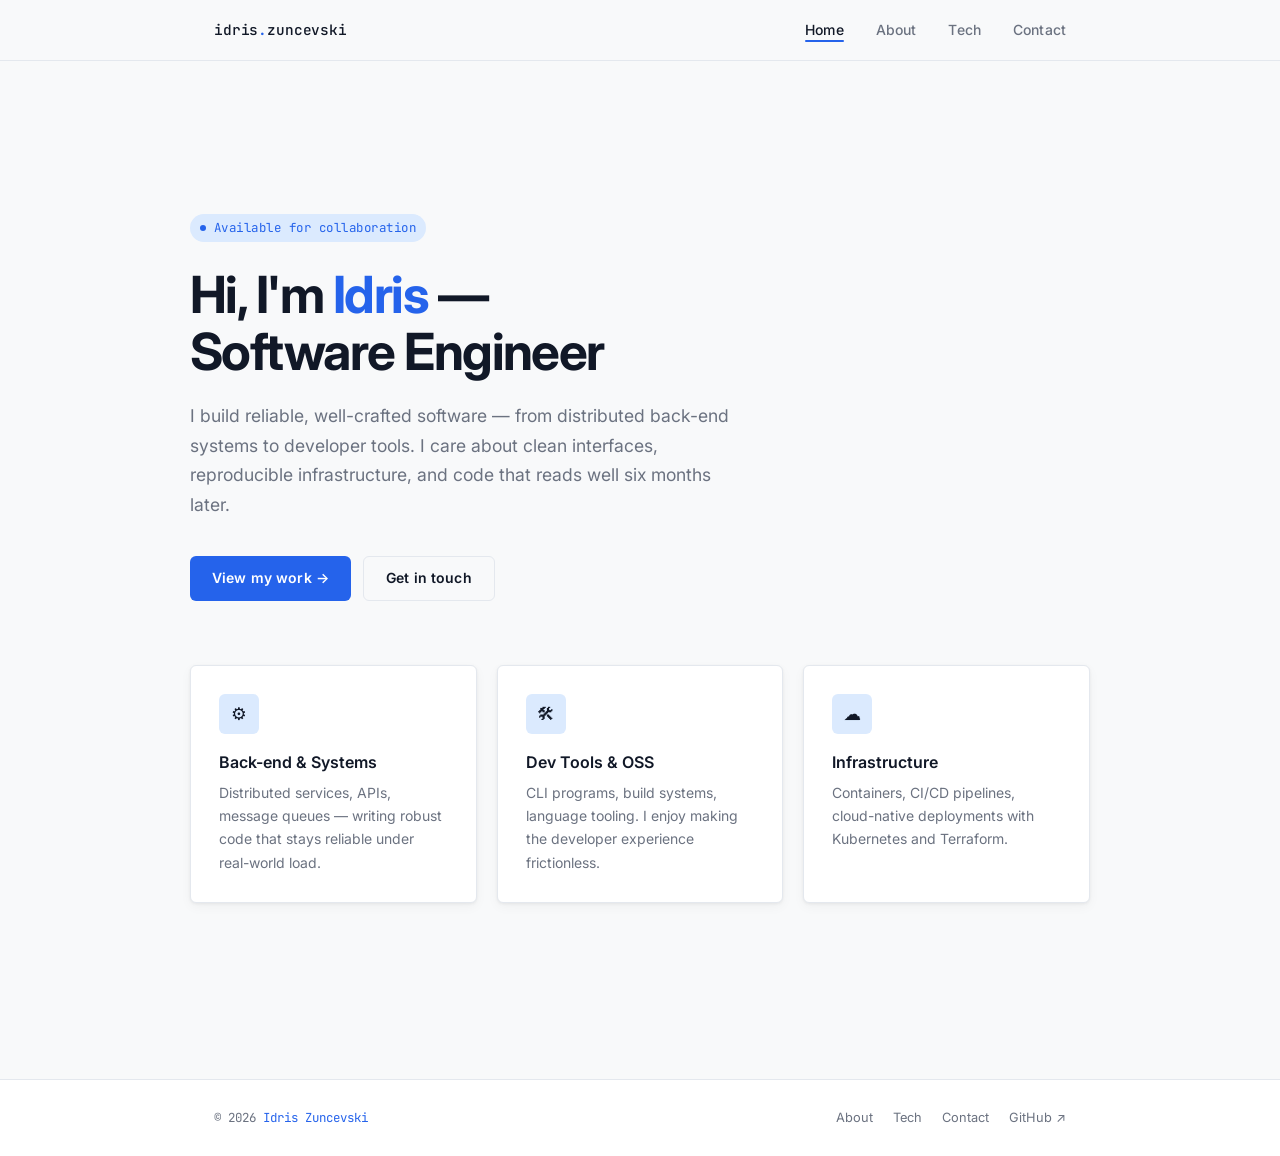
==== index.html @ fc9689c5 "Add personal website: home, about, tech, contact pages with shared CSS and JS Agent-Logs-Url: https:" ====
<!DOCTYPE html>
<html lang="en">
<head>
  <meta charset="UTF-8" />
  <meta name="viewport" content="width=device-width, initial-scale=1.0" />
  <title>Idris Zuncevski — Software Engineer</title>
  <meta name="description" content="Personal website of Idris Zuncevski — Software Engineer specialising in distributed systems and open-source tooling." />
  <link rel="stylesheet" href="styles.css" />
</head>
<body>

  <!-- ── Navigation ────────────────────────────────────────── -->
  <nav class="nav">
    <div class="container nav__inner">
      <a class="nav__logo" href="index.html">idris<span>.</span>zuncevski</a>
      <ul class="nav__links" role="list">
        <li><a href="index.html">Home</a></li>
        <li><a href="about.html">About</a></li>
        <li><a href="tech.html">Tech</a></li>
        <li><a href="contact.html">Contact</a></li>
      </ul>
      <button class="nav__toggle" id="navToggle" aria-label="Toggle navigation" aria-expanded="false">
        <span></span><span></span><span></span>
      </button>
    </div>
    <div class="nav__mobile" id="mobileNav">
      <a href="index.html">Home</a>
      <a href="about.html">About</a>
      <a href="tech.html">Tech</a>
      <a href="contact.html">Contact</a>
    </div>
  </nav>

  <main>
    <!-- ── Hero ───────────────────────────────────────────── -->
    <section class="hero container">
      <div class="hero__label">Available for collaboration</div>
      <h1 class="hero__title">
        Hi, I'm <em>Idris</em> —<br />
        Software Engineer
      </h1>
      <p class="hero__subtitle">
        I build reliable, well-crafted software — from distributed back-end systems
        to developer tools. I care about clean interfaces, reproducible infrastructure,
        and code that reads well six months later.
      </p>
      <div class="hero__actions">
        <a href="tech.html" class="btn btn--primary">View my work →</a>
        <a href="contact.html" class="btn btn--outline">Get in touch</a>
      </div>
    </section>

    <!-- ── Highlights ─────────────────────────────────────── -->
    <section class="highlights container">
      <div class="grid-3">
        <div class="card highlight-card">
          <div class="highlight-card__icon">⚙️</div>
          <h3 class="highlight-card__title">Back-end &amp; Systems</h3>
          <p class="highlight-card__body">
            Distributed services, APIs, message queues — writing robust code that
            stays reliable under real-world load.
          </p>
        </div>
        <div class="card highlight-card">
          <div class="highlight-card__icon">🛠</div>
          <h3 class="highlight-card__title">Dev Tools &amp; OSS</h3>
          <p class="highlight-card__body">
            CLI programs, build systems, language tooling. I enjoy making
            the developer experience frictionless.
          </p>
        </div>
        <div class="card highlight-card">
          <div class="highlight-card__icon">☁️</div>
          <h3 class="highlight-card__title">Infrastructure</h3>
          <p class="highlight-card__body">
            Containers, CI/CD pipelines, cloud-native deployments with
            Kubernetes and Terraform.
          </p>
        </div>
      </div>
    </section>
  </main>

  <!-- ── Footer ─────────────────────────────────────────────── -->
  <footer class="footer">
    <div class="container footer__inner">
      <p class="footer__copy">© 2026 <span>Idris Zuncevski</span></p>
      <nav class="footer__links" aria-label="Footer navigation">
        <a href="about.html">About</a>
        <a href="tech.html">Tech</a>
        <a href="contact.html">Contact</a>
        <a href="https://github.com/" target="_blank" rel="noopener">GitHub ↗</a>
      </nav>
    </div>
  </footer>

  <script src="script.js"></script>
</body>
</html>
---- styles.css ----
/* ============================================================
   styles.css — Idris Zuncevski personal website
   Light · Modern · Technical · Elegant
   ============================================================ */

/* ── Google Fonts ─────────────────────────────────────────── */
@import url('https://fonts.googleapis.com/css2?family=Inter:wght@300;400;500;600;700&family=JetBrains+Mono:wght@400;500&display=swap');

/* ── Reset & Base ─────────────────────────────────────────── */
*, *::before, *::after {
  box-sizing: border-box;
  margin: 0;
  padding: 0;
}

:root {
  --bg:         #F8F9FA;
  --surface:    #FFFFFF;
  --border:     #E4E8EE;
  --text:       #111827;
  --text-muted: #6B7280;
  --accent:     #2563EB;
  --accent-dim: #DBEAFE;
  --mono:       'JetBrains Mono', 'Fira Code', 'Courier New', monospace;
  --sans:       'Inter', system-ui, -apple-system, sans-serif;
  --radius:     6px;
  --transition: 200ms ease;
  --shadow:     0 1px 3px rgba(0,0,0,.06), 0 4px 12px rgba(0,0,0,.04);
  --shadow-lg:  0 4px 16px rgba(0,0,0,.08), 0 12px 40px rgba(0,0,0,.06);
}

html {
  font-size: 16px;
  scroll-behavior: smooth;
}

body {
  font-family: var(--sans);
  background: var(--bg);
  color: var(--text);
  line-height: 1.6;
  min-height: 100vh;
  display: flex;
  flex-direction: column;
}

a {
  color: var(--accent);
  text-decoration: none;
  transition: color var(--transition);
}

a:hover {
  color: #1D4ED8;
}

img {
  max-width: 100%;
  display: block;
}

ul, ol {
  list-style: none;
}

/* ── Layout ───────────────────────────────────────────────── */
.container {
  width: 100%;
  max-width: 900px;
  margin: 0 auto;
  padding: 0 24px;
}

main {
  flex: 1;
  padding: 72px 0 96px;
}

/* ── Navigation ───────────────────────────────────────────── */
.nav {
  position: sticky;
  top: 0;
  z-index: 100;
  background: rgba(248, 249, 250, 0.92);
  backdrop-filter: blur(12px);
  -webkit-backdrop-filter: blur(12px);
  border-bottom: 1px solid var(--border);
}

.nav__inner {
  display: flex;
  align-items: center;
  justify-content: space-between;
  height: 60px;
}

.nav__logo {
  font-family: var(--mono);
  font-size: 0.9rem;
  font-weight: 500;
  color: var(--text);
  letter-spacing: -0.01em;
}

.nav__logo span {
  color: var(--accent);
}

.nav__links {
  display: flex;
  gap: 32px;
  align-items: center;
}

.nav__links a {
  font-size: 0.875rem;
  font-weight: 500;
  color: var(--text-muted);
  letter-spacing: 0.01em;
  transition: color var(--transition);
  position: relative;
}

.nav__links a::after {
  content: '';
  position: absolute;
  bottom: -4px;
  left: 0;
  width: 0;
  height: 2px;
  background: var(--accent);
  border-radius: 2px;
  transition: width var(--transition);
}

.nav__links a:hover,
.nav__links a.active {
  color: var(--text);
}

.nav__links a:hover::after,
.nav__links a.active::after {
  width: 100%;
}

/* Hamburger */
.nav__toggle {
  display: none;
  flex-direction: column;
  gap: 5px;
  cursor: pointer;
  padding: 4px;
  background: none;
  border: none;
}

.nav__toggle span {
  display: block;
  width: 22px;
  height: 2px;
  background: var(--text);
  border-radius: 2px;
  transition: var(--transition);
}

/* Mobile nav */
.nav__mobile {
  display: none;
  flex-direction: column;
  border-top: 1px solid var(--border);
  padding: 16px 0 20px;
  background: var(--bg);
}

.nav__mobile a {
  font-size: 0.9rem;
  font-weight: 500;
  color: var(--text-muted);
  padding: 10px 24px;
  transition: color var(--transition), background var(--transition);
}

.nav__mobile a:hover,
.nav__mobile a.active {
  color: var(--text);
  background: var(--accent-dim);
}

.nav__mobile.open {
  display: flex;
}

/* ── Hero (Home) ──────────────────────────────────────────── */
.hero {
  padding: 80px 0 64px;
}

.hero__label {
  display: inline-flex;
  align-items: center;
  gap: 8px;
  font-family: var(--mono);
  font-size: 0.78rem;
  color: var(--accent);
  background: var(--accent-dim);
  padding: 4px 10px;
  border-radius: 99px;
  margin-bottom: 24px;
  letter-spacing: 0.04em;
}

.hero__label::before {
  content: '';
  width: 6px;
  height: 6px;
  border-radius: 50%;
  background: var(--accent);
}

.hero__title {
  font-size: clamp(2.2rem, 5vw, 3.2rem);
  font-weight: 700;
  line-height: 1.12;
  letter-spacing: -0.03em;
  color: var(--text);
  margin-bottom: 20px;
}

.hero__title em {
  font-style: normal;
  color: var(--accent);
}

.hero__subtitle {
  font-size: 1.1rem;
  color: var(--text-muted);
  max-width: 540px;
  margin-bottom: 36px;
  line-height: 1.7;
}

.hero__actions {
  display: flex;
  gap: 12px;
  flex-wrap: wrap;
}

/* ── Buttons ──────────────────────────────────────────────── */
.btn {
  display: inline-flex;
  align-items: center;
  gap: 8px;
  padding: 10px 22px;
  border-radius: var(--radius);
  font-family: var(--sans);
  font-size: 0.875rem;
  font-weight: 600;
  cursor: pointer;
  border: none;
  transition: all var(--transition);
  letter-spacing: 0.01em;
}

.btn--primary {
  background: var(--accent);
  color: #fff;
}

.btn--primary:hover {
  background: #1D4ED8;
  color: #fff;
  transform: translateY(-1px);
  box-shadow: 0 4px 12px rgba(37,99,235,.3);
}

.btn--outline {
  background: transparent;
  color: var(--text);
  border: 1.5px solid var(--border);
}

.btn--outline:hover {
  border-color: var(--accent);
  color: var(--accent);
  transform: translateY(-1px);
}

/* ── Section heading ──────────────────────────────────────── */
.section-label {
  font-family: var(--mono);
  font-size: 0.75rem;
  text-transform: uppercase;
  letter-spacing: 0.1em;
  color: var(--accent);
  margin-bottom: 8px;
}

.section-title {
  font-size: clamp(1.6rem, 3.5vw, 2.2rem);
  font-weight: 700;
  letter-spacing: -0.025em;
  margin-bottom: 12px;
  color: var(--text);
}

.section-intro {
  color: var(--text-muted);
  max-width: 560px;
  line-height: 1.7;
  margin-bottom: 48px;
}

/* ── Card ─────────────────────────────────────────────────── */
.card {
  background: var(--surface);
  border: 1px solid var(--border);
  border-radius: var(--radius);
  padding: 28px;
  box-shadow: var(--shadow);
  transition: box-shadow var(--transition), transform var(--transition);
}

.card:hover {
  box-shadow: var(--shadow-lg);
  transform: translateY(-2px);
}

/* ── Grid ─────────────────────────────────────────────────── */
.grid-2 {
  display: grid;
  grid-template-columns: repeat(2, 1fr);
  gap: 20px;
}

.grid-3 {
  display: grid;
  grid-template-columns: repeat(3, 1fr);
  gap: 20px;
}

/* ── Highlights (Home) ────────────────────────────────────── */
.highlights {
  padding: 0 0 80px;
}

.highlight-card__icon {
  width: 40px;
  height: 40px;
  background: var(--accent-dim);
  border-radius: var(--radius);
  display: flex;
  align-items: center;
  justify-content: center;
  margin-bottom: 16px;
  font-size: 1.1rem;
}

.highlight-card__title {
  font-size: 1rem;
  font-weight: 600;
  margin-bottom: 6px;
  color: var(--text);
}

.highlight-card__body {
  font-size: 0.875rem;
  color: var(--text-muted);
  line-height: 1.65;
}

/* ── About Page ───────────────────────────────────────────── */
.about-header {
  display: grid;
  grid-template-columns: 1fr 200px;
  gap: 48px;
  align-items: start;
  margin-bottom: 64px;
}

.about-avatar {
  width: 200px;
  height: 200px;
  border-radius: var(--radius);
  background: linear-gradient(135deg, var(--accent-dim) 0%, #BFDBFE 100%);
  display: flex;
  align-items: center;
  justify-content: center;
  font-family: var(--mono);
  font-size: 3rem;
  color: var(--accent);
  border: 1px solid var(--border);
  flex-shrink: 0;
}

.about-content h1 {
  font-size: clamp(1.8rem, 4vw, 2.6rem);
  font-weight: 700;
  letter-spacing: -0.03em;
  margin-bottom: 8px;
}

.about-content .role {
  font-family: var(--mono);
  font-size: 0.875rem;
  color: var(--accent);
  margin-bottom: 20px;
}

.about-content p {
  color: var(--text-muted);
  line-height: 1.8;
  margin-bottom: 16px;
  font-size: 0.975rem;
}

.about-section {
  margin-bottom: 56px;
}

.about-section h2 {
  font-size: 1.25rem;
  font-weight: 600;
  letter-spacing: -0.02em;
  margin-bottom: 20px;
  padding-bottom: 12px;
  border-bottom: 1px solid var(--border);
}

/* Timeline */
.timeline {
  display: flex;
  flex-direction: column;
  gap: 0;
}

.timeline-item {
  display: grid;
  grid-template-columns: 120px 1fr;
  gap: 24px;
  padding: 20px 0;
  border-bottom: 1px solid var(--border);
}

.timeline-item:last-child {
  border-bottom: none;
}

.timeline-date {
  font-family: var(--mono);
  font-size: 0.78rem;
  color: var(--text-muted);
  padding-top: 2px;
}

.timeline-content h3 {
  font-size: 0.975rem;
  font-weight: 600;
  margin-bottom: 2px;
}

.timeline-content .org {
  font-size: 0.85rem;
  color: var(--accent);
  margin-bottom: 6px;
}

.timeline-content p {
  font-size: 0.85rem;
  color: var(--text-muted);
  line-height: 1.6;
}

/* Skills */
.skills-grid {
  display: flex;
  flex-wrap: wrap;
  gap: 8px;
}

.skill-tag {
  font-family: var(--mono);
  font-size: 0.78rem;
  background: var(--surface);
  border: 1px solid var(--border);
  color: var(--text-muted);
  padding: 4px 10px;
  border-radius: 99px;
  transition: all var(--transition);
}

.skill-tag:hover {
  border-color: var(--accent);
  color: var(--accent);
  background: var(--accent-dim);
}

/* ── Tech Page ────────────────────────────────────────────── */
.tech-filters {
  display: flex;
  gap: 8px;
  flex-wrap: wrap;
  margin-bottom: 32px;
}

.filter-btn {
  font-family: var(--mono);
  font-size: 0.78rem;
  padding: 5px 14px;
  border-radius: 99px;
  border: 1px solid var(--border);
  background: var(--surface);
  color: var(--text-muted);
  cursor: pointer;
  transition: all var(--transition);
  letter-spacing: 0.02em;
}

.filter-btn:hover,
.filter-btn.active {
  border-color: var(--accent);
  color: var(--accent);
  background: var(--accent-dim);
}

.projects-grid {
  display: grid;
  grid-template-columns: repeat(2, 1fr);
  gap: 20px;
  margin-bottom: 64px;
}

.project-card {
  background: var(--surface);
  border: 1px solid var(--border);
  border-radius: var(--radius);
  padding: 24px;
  box-shadow: var(--shadow);
  transition: box-shadow var(--transition), transform var(--transition);
  display: flex;
  flex-direction: column;
}

.project-card:hover {
  box-shadow: var(--shadow-lg);
  transform: translateY(-2px);
}

.project-card__header {
  display: flex;
  align-items: flex-start;
  justify-content: space-between;
  margin-bottom: 12px;
}

.project-card__title {
  font-size: 1rem;
  font-weight: 600;
  letter-spacing: -0.01em;
}

.project-card__links {
  display: flex;
  gap: 8px;
  flex-shrink: 0;
  margin-left: 12px;
}

.project-card__links a {
  font-size: 0.75rem;
  color: var(--text-muted);
  padding: 3px 8px;
  border: 1px solid var(--border);
  border-radius: 99px;
  transition: all var(--transition);
}

.project-card__links a:hover {
  color: var(--accent);
  border-color: var(--accent);
}

.project-card__desc {
  font-size: 0.875rem;
  color: var(--text-muted);
  line-height: 1.65;
  flex: 1;
  margin-bottom: 16px;
}

.project-card__tags {
  display: flex;
  flex-wrap: wrap;
  gap: 6px;
}

.tag {
  font-family: var(--mono);
  font-size: 0.72rem;
  color: var(--accent);
  background: var(--accent-dim);
  padding: 2px 8px;
  border-radius: 4px;
  letter-spacing: 0.02em;
}

/* Stack section */
.stack-table {
  width: 100%;
  border-collapse: collapse;
  font-size: 0.875rem;
  margin-bottom: 64px;
}

.stack-table thead {
  border-bottom: 2px solid var(--border);
}

.stack-table th {
  text-align: left;
  font-family: var(--mono);
  font-size: 0.75rem;
  text-transform: uppercase;
  letter-spacing: 0.08em;
  color: var(--text-muted);
  padding: 10px 16px;
  font-weight: 500;
}

.stack-table td {
  padding: 12px 16px;
  border-bottom: 1px solid var(--border);
  color: var(--text);
  vertical-align: top;
}

.stack-table td:first-child {
  font-family: var(--mono);
  font-size: 0.825rem;
  color: var(--accent);
}

.stack-table td.muted {
  color: var(--text-muted);
  font-size: 0.825rem;
}

.stack-table tr:last-child td {
  border-bottom: none;
}

/* ── Contact Page ─────────────────────────────────────────── */
.contact-layout {
  display: grid;
  grid-template-columns: 1fr 300px;
  gap: 48px;
  align-items: start;
}

.form-group {
  margin-bottom: 20px;
}

.form-group label {
  display: block;
  font-size: 0.8rem;
  font-weight: 600;
  color: var(--text);
  margin-bottom: 6px;
  letter-spacing: 0.02em;
}

.form-group label .req {
  color: var(--accent);
  margin-left: 2px;
}

.form-control {
  width: 100%;
  padding: 10px 14px;
  font-family: var(--sans);
  font-size: 0.9rem;
  color: var(--text);
  background: var(--surface);
  border: 1.5px solid var(--border);
  border-radius: var(--radius);
  outline: none;
  transition: border-color var(--transition), box-shadow var(--transition);
  appearance: none;
}

.form-control:focus {
  border-color: var(--accent);
  box-shadow: 0 0 0 3px rgba(37,99,235,.1);
}

.form-control::placeholder {
  color: #B0B9C6;
}

textarea.form-control {
  resize: vertical;
  min-height: 140px;
  line-height: 1.6;
}

.form-row {
  display: grid;
  grid-template-columns: 1fr 1fr;
  gap: 16px;
}

.form-hint {
  font-size: 0.78rem;
  color: var(--text-muted);
  margin-top: 5px;
}

.form-submit {
  margin-top: 8px;
}

.form-success {
  display: none;
  background: #ECFDF5;
  border: 1px solid #6EE7B7;
  border-radius: var(--radius);
  padding: 16px 20px;
  font-size: 0.875rem;
  color: #065F46;
  margin-top: 20px;
  align-items: center;
  gap: 10px;
}

.form-success.show {
  display: flex;
}

/* Contact info sidebar */
.contact-info {
  display: flex;
  flex-direction: column;
  gap: 12px;
}

.contact-item {
  background: var(--surface);
  border: 1px solid var(--border);
  border-radius: var(--radius);
  padding: 16px 18px;
  display: flex;
  align-items: center;
  gap: 14px;
  font-size: 0.875rem;
  transition: all var(--transition);
}

.contact-item:hover {
  border-color: var(--accent);
  box-shadow: var(--shadow);
}

.contact-item__icon {
  width: 36px;
  height: 36px;
  background: var(--accent-dim);
  border-radius: var(--radius);
  display: flex;
  align-items: center;
  justify-content: center;
  flex-shrink: 0;
  font-size: 1rem;
}

.contact-item__label {
  font-size: 0.72rem;
  font-weight: 600;
  text-transform: uppercase;
  letter-spacing: 0.06em;
  color: var(--text-muted);
  margin-bottom: 2px;
}

.contact-item__value {
  color: var(--text);
  font-weight: 500;
  font-size: 0.875rem;
}

.contact-item a.contact-item__value {
  color: var(--accent);
}

/* PGP key block */
.pgp-block {
  background: var(--surface);
  border: 1px solid var(--border);
  border-radius: var(--radius);
  padding: 16px;
  margin-top: 12px;
}

.pgp-block pre {
  font-family: var(--mono);
  font-size: 0.72rem;
  color: var(--text-muted);
  overflow-x: auto;
  line-height: 1.5;
  white-space: pre;
}

/* ── Footer ───────────────────────────────────────────────── */
.footer {
  border-top: 1px solid var(--border);
  padding: 28px 0;
  background: var(--surface);
}

.footer__inner {
  display: flex;
  align-items: center;
  justify-content: space-between;
  gap: 16px;
  flex-wrap: wrap;
}

.footer__copy {
  font-family: var(--mono);
  font-size: 0.78rem;
  color: var(--text-muted);
}

.footer__copy span {
  color: var(--accent);
}

.footer__links {
  display: flex;
  gap: 20px;
}

.footer__links a {
  font-size: 0.8rem;
  color: var(--text-muted);
  transition: color var(--transition);
}

.footer__links a:hover {
  color: var(--text);
}

/* ── Divider ──────────────────────────────────────────────── */
.divider {
  height: 1px;
  background: var(--border);
  margin: 56px 0;
}

/* ── Responsive ───────────────────────────────────────────── */
@media (max-width: 768px) {
  main {
    padding: 48px 0 64px;
  }

  .nav__links {
    display: none;
  }

  .nav__toggle {
    display: flex;
  }

  .grid-2,
  .grid-3 {
    grid-template-columns: 1fr;
  }

  .about-header {
    grid-template-columns: 1fr;
    gap: 32px;
  }

  .about-avatar {
    width: 100px;
    height: 100px;
    font-size: 2rem;
  }

  .contact-layout {
    grid-template-columns: 1fr;
  }

  .form-row {
    grid-template-columns: 1fr;
  }

  .projects-grid {
    grid-template-columns: 1fr;
  }

  .timeline-item {
    grid-template-columns: 1fr;
    gap: 4px;
  }

  .timeline-date {
    font-size: 0.72rem;
  }

  .hero {
    padding: 48px 0 40px;
  }
}

@media (max-width: 480px) {
  .hero__title {
    font-size: 1.9rem;
  }

  .hero__actions {
    flex-direction: column;
  }

  .btn {
    width: 100%;
    justify-content: center;
  }
}
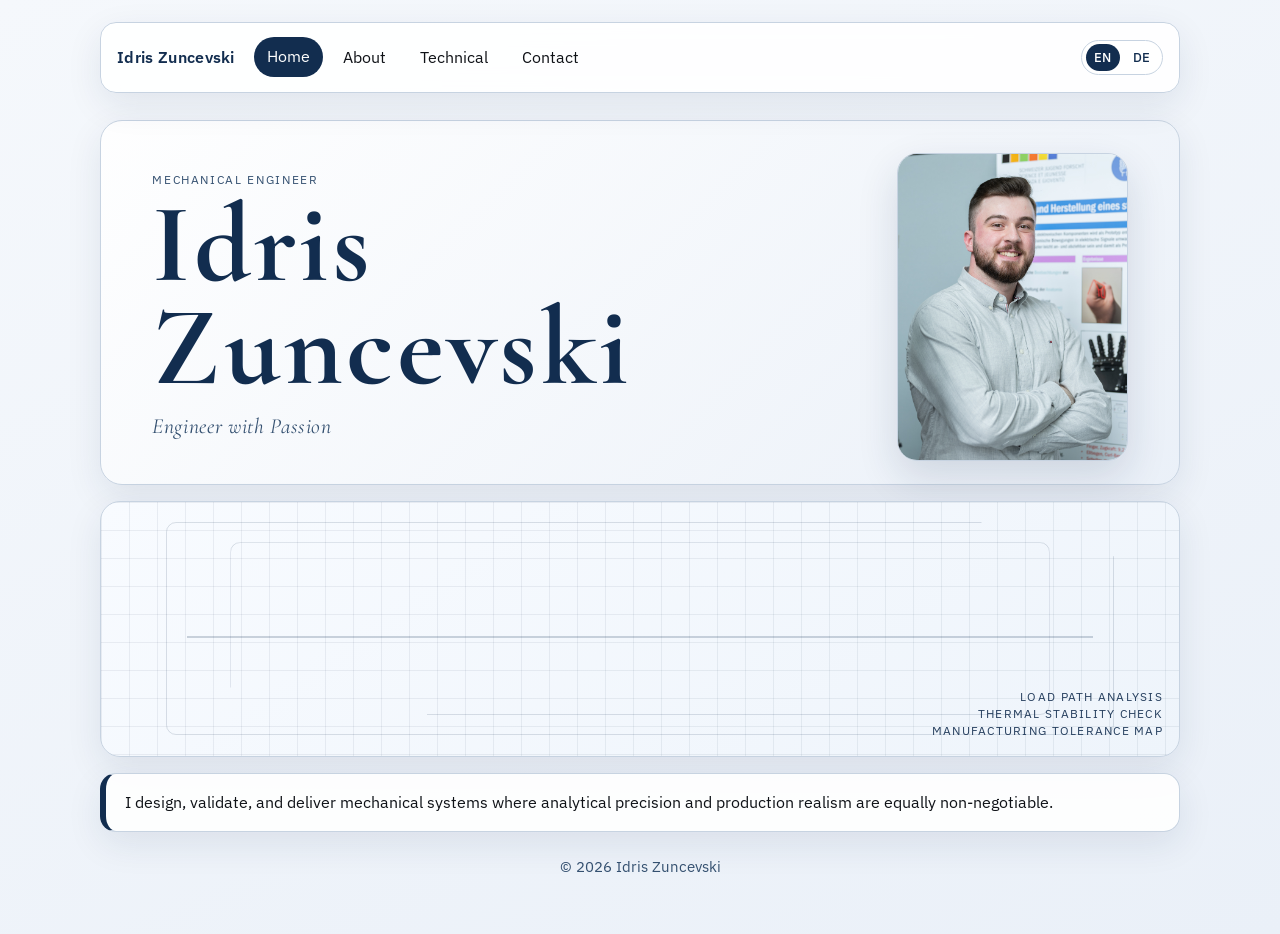
==== commit fedf967c: "first changes" ====
--- a/index.html
+++ b/index.html
@@ -3,96 +3,81 @@
 <head>
   <meta charset="UTF-8" />
   <meta name="viewport" content="width=device-width, initial-scale=1.0" />
-  <title>Idris Zuncevski — Software Engineer</title>
-  <meta name="description" content="Personal website of Idris Zuncevski — Software Engineer specialising in distributed systems and open-source tooling." />
+  <title>Idris Zuncevski | Mechanical Engineer</title>
+  <meta
+    name="description"
+    content="Landing page of Idris Zuncevski, a mechanical engineer focused on precise technical systems."
+  />
+  <link rel="preconnect" href="https://fonts.googleapis.com" />
+  <link rel="preconnect" href="https://fonts.gstatic.com" crossorigin />
+  <link
+    href="https://fonts.googleapis.com/css2?family=Cormorant+Garamond:wght@500;600;700&family=IBM+Plex+Sans:wght@300;400;500;600&display=swap"
+    rel="stylesheet"
+  />
   <link rel="stylesheet" href="styles.css" />
 </head>
-<body>
+<body class="page-home" data-lang="en">
+  <div class="page-shell">
+    <header class="site-header">
+      <a class="brand" href="index.html">Idris Zuncevski</a>
+      <button class="menu-toggle" aria-expanded="false" aria-controls="site-nav">Menu</button>
+      <nav id="site-nav" class="site-nav" aria-label="Main navigation">
+        <a href="index.html" data-nav="home">Home</a>
+        <a href="about.html" data-nav="about">About</a>
+        <a href="technical.html" data-nav="technical">Technical</a>
+        <a href="contact.html" data-nav="contact">Contact</a>
+      </nav>
+      <div class="lang-switch" aria-label="Language switch">
+        <a href="index.html" aria-current="true">EN</a>
+        <a href="de-index.html">DE</a>
+      </div>
+    </header>
 
-  <!-- ── Navigation ────────────────────────────────────────── -->
-  <nav class="nav">
-    <div class="container nav__inner">
-      <a class="nav__logo" href="index.html">idris<span>.</span>zuncevski</a>
-      <ul class="nav__links" role="list">
-        <li><a href="index.html">Home</a></li>
-        <li><a href="about.html">About</a></li>
-        <li><a href="tech.html">Tech</a></li>
-        <li><a href="contact.html">Contact</a></li>
-      </ul>
-      <button class="nav__toggle" id="navToggle" aria-label="Toggle navigation" aria-expanded="false">
-        <span></span><span></span><span></span>
-      </button>
-    </div>
-    <div class="nav__mobile" id="mobileNav">
-      <a href="index.html">Home</a>
-      <a href="about.html">About</a>
-      <a href="tech.html">Tech</a>
-      <a href="contact.html">Contact</a>
-    </div>
-  </nav>
+    <main>
+      <section class="hero-splash js-reveal" data-delay="0.05">
+        <div class="hero-splash-inner">
+          <div class="hero-splash-text">
+            <p class="eyebrow">Mechanical Engineer</p>
+            <h1>Idris<br>Zuncevski</h1>
+            <p class="hero-subtitle">Engineer with Passion</p>
+          </div>
+          <div class="hero-splash-photo">
+            <img
+              src="assets/photo.jpg"
+              alt="Idris Zuncevski"
+              class="portrait-img"
+            />
+          </div>
+        </div>
+      </section>
 
-  <main>
-    <!-- ── Hero ───────────────────────────────────────────── -->
-    <section class="hero container">
-      <div class="hero__label">Available for collaboration</div>
-      <h1 class="hero__title">
-        Hi, I'm <em>Idris</em> —<br />
-        Software Engineer
-      </h1>
-      <p class="hero__subtitle">
-        I build reliable, well-crafted software — from distributed back-end systems
-        to developer tools. I care about clean interfaces, reproducible infrastructure,
-        and code that reads well six months later.
-      </p>
-      <div class="hero__actions">
-        <a href="tech.html" class="btn btn--primary">View my work →</a>
-        <a href="contact.html" class="btn btn--outline">Get in touch</a>
-      </div>
-    </section>
+      <section class="tech-animation js-reveal" data-delay="0.15" aria-hidden="true">
+        <div class="scan-grid"></div>
+        <div class="circuit-layer circuit-a"></div>
+        <div class="circuit-layer circuit-b"></div>
+        <div class="signal-track">
+          <span class="signal-dot"></span>
+          <span class="signal-dot signal-dot-alt"></span>
+        </div>
+        <div class="readout">
+          <p>LOAD PATH ANALYSIS</p>
+          <p>THERMAL STABILITY CHECK</p>
+          <p>MANUFACTURING TOLERANCE MAP</p>
+        </div>
+      </section>
 
-    <!-- ── Highlights ─────────────────────────────────────── -->
-    <section class="highlights container">
-      <div class="grid-3">
-        <div class="card highlight-card">
-          <div class="highlight-card__icon">⚙️</div>
-          <h3 class="highlight-card__title">Back-end &amp; Systems</h3>
-          <p class="highlight-card__body">
-            Distributed services, APIs, message queues — writing robust code that
-            stays reliable under real-world load.
-          </p>
-        </div>
-        <div class="card highlight-card">
-          <div class="highlight-card__icon">🛠</div>
-          <h3 class="highlight-card__title">Dev Tools &amp; OSS</h3>
-          <p class="highlight-card__body">
-            CLI programs, build systems, language tooling. I enjoy making
-            the developer experience frictionless.
-          </p>
-        </div>
-        <div class="card highlight-card">
-          <div class="highlight-card__icon">☁️</div>
-          <h3 class="highlight-card__title">Infrastructure</h3>
-          <p class="highlight-card__body">
-            Containers, CI/CD pipelines, cloud-native deployments with
-            Kubernetes and Terraform.
-          </p>
-        </div>
-      </div>
-    </section>
-  </main>
+      <section class="intro-strip js-reveal" data-delay="0.22">
+        <p>
+          I design, validate, and deliver mechanical systems where analytical precision and production realism
+          are equally non-negotiable.
+        </p>
+      </section>
+    </main>
 
-  <!-- ── Footer ─────────────────────────────────────────────── -->
-  <footer class="footer">
-    <div class="container footer__inner">
-      <p class="footer__copy">© 2026 <span>Idris Zuncevski</span></p>
-      <nav class="footer__links" aria-label="Footer navigation">
-        <a href="about.html">About</a>
-        <a href="tech.html">Tech</a>
-        <a href="contact.html">Contact</a>
-        <a href="https://github.com/" target="_blank" rel="noopener">GitHub ↗</a>
-      </nav>
-    </div>
-  </footer>
+    <footer class="site-footer">
+      <p>&copy; <span id="year"></span> Idris Zuncevski</p>
+    </footer>
+  </div>
 
   <script src="script.js"></script>
 </body>
--- a/styles.css
+++ b/styles.css
@@ -1,928 +1,742 @@
-/* ============================================================
-   styles.css — Idris Zuncevski personal website
-   Light · Modern · Technical · Elegant
-   ============================================================ */
-
-/* ── Google Fonts ─────────────────────────────────────────── */
-@import url('https://fonts.googleapis.com/css2?family=Inter:wght@300;400;500;600;700&family=JetBrains+Mono:wght@400;500&display=swap');
-
-/* ── Reset & Base ─────────────────────────────────────────── */
-*, *::before, *::after {
+:root {
+  --paper: #f5f8fc;
+  --paper-2: #eaf0f8;
+  --ink: #0f1217;
+  --blue-ink: #122d4f;
+  --blue-soft: #355171;
+  --line: #c7d3e1;
+  --surface: rgba(255, 255, 255, 0.9);
+  --shadow: 0 12px 36px rgba(18, 45, 79, 0.09);
+  --radius: 16px;
+}
+
+* {
   box-sizing: border-box;
+}
+
+html,
+body {
   margin: 0;
   padding: 0;
 }
 
-:root {
-  --bg:         #F8F9FA;
-  --surface:    #FFFFFF;
-  --border:     #E4E8EE;
-  --text:       #111827;
-  --text-muted: #6B7280;
-  --accent:     #2563EB;
-  --accent-dim: #DBEAFE;
-  --mono:       'JetBrains Mono', 'Fira Code', 'Courier New', monospace;
-  --sans:       'Inter', system-ui, -apple-system, sans-serif;
-  --radius:     6px;
-  --transition: 200ms ease;
-  --shadow:     0 1px 3px rgba(0,0,0,.06), 0 4px 12px rgba(0,0,0,.04);
-  --shadow-lg:  0 4px 16px rgba(0,0,0,.08), 0 12px 40px rgba(0,0,0,.06);
-}
-
-html {
-  font-size: 16px;
-  scroll-behavior: smooth;
-}
-
 body {
-  font-family: var(--sans);
-  background: var(--bg);
-  color: var(--text);
+  min-height: 100vh;
+  font-family: "IBM Plex Sans", "Segoe UI", sans-serif;
+  color: var(--ink);
+  background:
+    linear-gradient(155deg, var(--paper), var(--paper-2)),
+    repeating-linear-gradient(
+      0deg,
+      rgba(18, 45, 79, 0.02) 0,
+      rgba(18, 45, 79, 0.02) 1px,
+      transparent 1px,
+      transparent 14px
+    );
   line-height: 1.6;
-  min-height: 100vh;
-  display: flex;
-  flex-direction: column;
-}
-
-a {
-  color: var(--accent);
-  text-decoration: none;
-  transition: color var(--transition);
-}
-
-a:hover {
-  color: #1D4ED8;
-}
-
-img {
-  max-width: 100%;
-  display: block;
-}
-
-ul, ol {
-  list-style: none;
-}
-
-/* ── Layout ───────────────────────────────────────────────── */
-.container {
-  width: 100%;
-  max-width: 900px;
+}
+
+.page-shell {
+  width: min(1080px, 92vw);
   margin: 0 auto;
-  padding: 0 24px;
-}
-
-main {
-  flex: 1;
-  padding: 72px 0 96px;
-}
-
-/* ── Navigation ───────────────────────────────────────────── */
-.nav {
-  position: sticky;
-  top: 0;
-  z-index: 100;
-  background: rgba(248, 249, 250, 0.92);
-  backdrop-filter: blur(12px);
-  -webkit-backdrop-filter: blur(12px);
-  border-bottom: 1px solid var(--border);
-}
-
-.nav__inner {
+  padding: 1.4rem 0 2.5rem;
+}
+
+.site-header {
   display: flex;
   align-items: center;
-  justify-content: space-between;
-  height: 60px;
-}
-
-.nav__logo {
-  font-family: var(--mono);
-  font-size: 0.9rem;
-  font-weight: 500;
-  color: var(--text);
-  letter-spacing: -0.01em;
-}
-
-.nav__logo span {
-  color: var(--accent);
-}
-
-.nav__links {
+  gap: 0.9rem;
+  padding: 0.9rem 1rem;
+  border: 1px solid var(--line);
+  border-radius: var(--radius);
+  background: var(--surface);
+  backdrop-filter: blur(10px);
+  box-shadow: var(--shadow);
+  position: sticky;
+  top: 1rem;
+  z-index: 20;
+}
+
+.brand {
+  color: var(--blue-ink);
+  text-decoration: none;
+  font-weight: 600;
+  letter-spacing: 0.02em;
+  margin-right: 0.3rem;
+}
+
+.menu-toggle {
+  display: none;
+  border: 1px solid var(--line);
+  border-radius: 8px;
+  background: #ffffff;
+  padding: 0.35rem 0.65rem;
+  color: var(--blue-ink);
+}
+
+.site-nav {
   display: flex;
-  gap: 32px;
-  align-items: center;
-}
-
-.nav__links a {
-  font-size: 0.875rem;
-  font-weight: 500;
-  color: var(--text-muted);
-  letter-spacing: 0.01em;
-  transition: color var(--transition);
-  position: relative;
-}
-
-.nav__links a::after {
-  content: '';
-  position: absolute;
-  bottom: -4px;
-  left: 0;
-  width: 0;
-  height: 2px;
-  background: var(--accent);
-  border-radius: 2px;
-  transition: width var(--transition);
-}
-
-.nav__links a:hover,
-.nav__links a.active {
-  color: var(--text);
-}
-
-.nav__links a:hover::after,
-.nav__links a.active::after {
-  width: 100%;
-}
-
-/* Hamburger */
-.nav__toggle {
-  display: none;
-  flex-direction: column;
-  gap: 5px;
-  cursor: pointer;
-  padding: 4px;
-  background: none;
-  border: none;
-}
-
-.nav__toggle span {
-  display: block;
-  width: 22px;
-  height: 2px;
-  background: var(--text);
-  border-radius: 2px;
-  transition: var(--transition);
-}
-
-/* Mobile nav */
-.nav__mobile {
-  display: none;
-  flex-direction: column;
-  border-top: 1px solid var(--border);
-  padding: 16px 0 20px;
-  background: var(--bg);
-}
-
-.nav__mobile a {
-  font-size: 0.9rem;
-  font-weight: 500;
-  color: var(--text-muted);
-  padding: 10px 24px;
-  transition: color var(--transition), background var(--transition);
-}
-
-.nav__mobile a:hover,
-.nav__mobile a.active {
-  color: var(--text);
-  background: var(--accent-dim);
-}
-
-.nav__mobile.open {
-  display: flex;
-}
-
-/* ── Hero (Home) ──────────────────────────────────────────── */
-.hero {
-  padding: 80px 0 64px;
-}
-
-.hero__label {
+  gap: 0.5rem;
+}
+
+.site-nav a {
+  text-decoration: none;
+  color: var(--ink);
+  padding: 0.45rem 0.8rem;
+  border-radius: 999px;
+  transition: background-color 0.25s ease, color 0.25s ease, transform 0.25s ease;
+}
+
+.site-nav a:hover,
+.site-nav a:focus-visible,
+.site-nav a[aria-current="page"] {
+  color: #ffffff;
+  background: var(--blue-ink);
+  transform: translateY(-1px);
+}
+
+.lang-switch {
+  margin-left: auto;
   display: inline-flex;
   align-items: center;
-  gap: 8px;
-  font-family: var(--mono);
-  font-size: 0.78rem;
-  color: var(--accent);
-  background: var(--accent-dim);
-  padding: 4px 10px;
-  border-radius: 99px;
-  margin-bottom: 24px;
-  letter-spacing: 0.04em;
-}
-
-.hero__label::before {
-  content: '';
-  width: 6px;
-  height: 6px;
+  gap: 0.25rem;
+  border: 1px solid var(--line);
+  border-radius: 999px;
+  background: #ffffff;
+  padding: 0.2rem;
+}
+
+.lang-switch a {
+  text-decoration: none;
+  color: var(--blue-ink);
+  border-radius: 999px;
+  padding: 0.2rem 0.55rem;
+  font-size: 0.8rem;
+  font-weight: 500;
+}
+
+.lang-switch a[aria-current="true"] {
+  background: var(--blue-ink);
+  color: #ffffff;
+}
+
+main {
+  margin-top: 1.7rem;
+}
+
+h1,
+h2 {
+  font-family: "Cormorant Garamond", "Times New Roman", serif;
+  color: var(--blue-ink);
+  line-height: 1.1;
+  margin: 0.45rem 0 0.8rem;
+}
+
+h1 {
+  font-size: clamp(2rem, 5vw, 3.5rem);
+}
+
+h2 {
+  font-size: clamp(1.5rem, 2.8vw, 2.2rem);
+}
+
+.eyebrow {
+  text-transform: uppercase;
+  letter-spacing: 0.14em;
+  color: var(--blue-soft);
+  font-size: 0.74rem;
+  margin: 0;
+}
+
+.hero,
+.intro-strip,
+.form-section,
+.split-card,
+.card {
+  border: 1px solid var(--line);
+  border-radius: var(--radius);
+  background: var(--surface);
+  box-shadow: var(--shadow);
+}
+
+.hero {
+  padding: 1.8rem clamp(1.05rem, 2.5vw, 2.6rem);
+}
+
+.hero-compact {
+  padding-top: 1.5rem;
+  padding-bottom: 1.5rem;
+}
+
+.lead {
+  font-size: 1.02rem;
+  max-width: 65ch;
+}
+
+.hero-splash {
+  border: 1px solid var(--line);
+  border-radius: calc(var(--radius) + 6px);
+  background: linear-gradient(135deg, rgba(255, 255, 255, 0.92), rgba(234, 240, 248, 0.88));
+  box-shadow: var(--shadow);
+  padding: 2rem clamp(1rem, 4vw, 3.2rem) 1.45rem;
+}
+
+.hero-splash-inner {
+  display: flex;
+  align-items: center;
+  gap: clamp(1rem, 3vw, 2.5rem);
+}
+
+.hero-splash-text {
+  flex: 1;
+  min-width: 0;
+}
+
+.hero-splash-photo {
+  flex-shrink: 0;
+}
+
+.portrait-img {
+  display: block;
+  width: clamp(140px, 18vw, 260px);
+  aspect-ratio: 3 / 4;
+  object-fit: cover;
+  object-position: center top;
+  border-radius: 20px;
+  border: 1px solid var(--line);
+  box-shadow: 0 16px 40px rgba(18, 45, 79, 0.14);
+}
+
+.hero-splash h1 {
+  margin: 0.2rem 0 0;
+  font-size: clamp(2.4rem, 9vw, 7rem);
+  letter-spacing: 0.03em;
+  line-height: 0.92;
+}
+
+.hero-subtitle {
+  margin: 0.6rem 0 0;
+  font-family: "Cormorant Garamond", serif;
+  font-style: italic;
+  color: var(--blue-soft);
+  font-size: clamp(1rem, 2vw, 1.35rem);
+  letter-spacing: 0.03em;
+}
+
+/* About page portrait */
+.about-hero {
+  display: flex;
+  align-items: flex-start;
+  gap: clamp(1rem, 3vw, 2.5rem);
+  border: 1px solid var(--line);
+  border-radius: var(--radius);
+  background: var(--surface);
+  box-shadow: var(--shadow);
+  padding: 1.8rem clamp(1rem, 2.5vw, 2.6rem);
+}
+
+.about-photo-wrap {
+  flex-shrink: 0;
+  padding-top: 0.2rem;
+}
+
+.about-portrait {
+  display: block;
+  width: clamp(90px, 12vw, 160px);
+  height: clamp(90px, 12vw, 160px);
   border-radius: 50%;
-  background: var(--accent);
-}
-
-.hero__title {
-  font-size: clamp(2.2rem, 5vw, 3.2rem);
-  font-weight: 700;
-  line-height: 1.12;
-  letter-spacing: -0.03em;
-  color: var(--text);
-  margin-bottom: 20px;
-}
-
-.hero__title em {
-  font-style: normal;
-  color: var(--accent);
-}
-
-.hero__subtitle {
+  object-fit: cover;
+  object-position: center top;
+  border: 3px solid var(--line);
+  box-shadow: 0 8px 24px rgba(18, 45, 79, 0.12);
+}
+
+.about-intro-text {
+  flex: 1;
+  min-width: 0;
+}
+
+.tech-animation {
+  margin-top: 1rem;
+  position: relative;
+  min-height: 16rem;
+  border: 1px solid var(--line);
+  border-radius: calc(var(--radius) + 4px);
+  overflow: hidden;
+  background:
+    linear-gradient(145deg, #f8fbff 0%, #eef4fb 100%),
+    linear-gradient(0deg, rgba(18, 45, 79, 0.02), rgba(18, 45, 79, 0.02));
+  box-shadow: var(--shadow);
+}
+
+.scan-grid {
+  position: absolute;
+  inset: 0;
+  background-image:
+    linear-gradient(rgba(18, 45, 79, 0.07) 1px, transparent 1px),
+    linear-gradient(90deg, rgba(18, 45, 79, 0.07) 1px, transparent 1px);
+  background-size: 28px 28px;
+  animation: gridShift 8s linear infinite;
+}
+
+.circuit-layer {
+  position: absolute;
+  inset: 8% 6%;
+  border: 1px solid rgba(18, 45, 79, 0.14);
+  border-radius: 10px;
+}
+
+.circuit-a {
+  clip-path: polygon(0 0, 86% 0, 86% 16%, 100% 16%, 100% 100%, 0 100%);
+  animation: drawIn 2.2s ease-in-out infinite alternate;
+}
+
+.circuit-b {
+  inset: 16% 12%;
+  clip-path: polygon(0 84%, 24% 84%, 24% 100%, 100% 100%, 100% 0, 0 0);
+  animation: drawIn 2.8s ease-in-out infinite alternate-reverse;
+}
+
+.signal-track {
+  position: absolute;
+  left: 8%;
+  right: 8%;
+  top: 53%;
+  height: 2px;
+  background: rgba(18, 45, 79, 0.2);
+  overflow: hidden;
+}
+
+.signal-dot {
+  position: absolute;
+  top: -4px;
+  left: -2%;
+  width: 10px;
+  height: 10px;
+  background: var(--blue-ink);
+  border-radius: 2px;
+  box-shadow: 0 0 10px rgba(18, 45, 79, 0.4);
+  animation: runSignal 2.4s linear infinite;
+}
+
+.signal-dot-alt {
+  width: 8px;
+  height: 8px;
+  top: -3px;
+  background: var(--blue-soft);
+  animation-delay: 1.1s;
+}
+
+.readout {
+  position: absolute;
+  right: 1rem;
+  bottom: 1rem;
+  font-size: 0.72rem;
+  letter-spacing: 0.11em;
+  color: var(--blue-ink);
+  text-align: right;
+  line-height: 1.5;
+}
+
+.readout p {
+  margin: 0;
+  opacity: 0.9;
+  animation: blinkReadout 2.1s steps(2, start) infinite;
+}
+
+.readout p:nth-child(2) {
+  animation-delay: 0.3s;
+}
+
+.readout p:nth-child(3) {
+  animation-delay: 0.6s;
+}
+
+.intro-strip {
+  margin-top: 1rem;
+  padding: 1rem 1.2rem;
+  border-left: 6px solid var(--blue-ink);
+}
+
+.intro-strip p {
+  margin: 0;
+  font-size: 1rem;
+}
+
+.split-card,
+.form-section {
+  margin-top: 1.2rem;
+  padding: 1.2rem clamp(1rem, 2.1vw, 2rem);
+}
+
+.split-card {
+  display: grid;
+  grid-template-columns: repeat(2, minmax(0, 1fr));
+  gap: 1rem 1.3rem;
+}
+
+.grid-cards {
+  margin-top: 1.2rem;
+  display: grid;
+  grid-template-columns: repeat(3, minmax(0, 1fr));
+  gap: 0.95rem;
+}
+
+.card {
+  padding: 1rem;
+}
+
+/* Carousel */
+.carousel-section {
+  margin-top: 1.2rem;
+}
+
+.carousel-wrapper {
+  display: flex;
+  align-items: center;
+  gap: 0.6rem;
+}
+
+.carousel-track {
+  flex: 1;
+  position: relative;
+  height: 26rem;
+  overflow: hidden;
+}
+
+.carousel-item {
+  position: absolute;
+  left: 50%;
+  top: 50%;
+  width: 30%;
+  transform: translateX(-50%) translateY(-50%) scale(0.85);
+  transition:
+    transform 0.45s cubic-bezier(0.4, 0, 0.2, 1),
+    opacity 0.45s ease,
+    box-shadow 0.45s ease;
+  border: 1px solid var(--line);
+  border-radius: var(--radius);
+  background: var(--surface);
+  box-shadow: var(--shadow);
+  overflow: hidden;
+  opacity: 0;
+  pointer-events: none;
+}
+
+/* slot 0 = center (active) */
+.carousel-item[data-slot="0"] {
+  transform: translateX(-50%) translateY(-50%) scale(1);
+  opacity: 1;
+  z-index: 3;
+  pointer-events: auto;
+  box-shadow: 0 20px 50px rgba(18, 45, 79, 0.16);
+}
+
+/* slot 1 = one to the right */
+.carousel-item[data-slot="1"] {
+  transform: translateX(calc(-50% + 48%)) translateY(-50%) scale(0.84);
+  opacity: 0.8;
+  z-index: 2;
+  pointer-events: auto;
+}
+
+/* slot 4 = one to the left */
+.carousel-item[data-slot="4"] {
+  transform: translateX(calc(-50% - 48%)) translateY(-50%) scale(0.84);
+  opacity: 0.8;
+  z-index: 2;
+  pointer-events: auto;
+}
+
+/* slot 2 = off-screen right (ready to enter) */
+.carousel-item[data-slot="2"] {
+  transform: translateX(calc(-50% + 97%)) translateY(-50%) scale(0.7);
+  opacity: 0;
+  z-index: 1;
+  pointer-events: none;
+}
+
+/* slot 3 = off-screen left (ready to enter) */
+.carousel-item[data-slot="3"] {
+  transform: translateX(calc(-50% - 97%)) translateY(-50%) scale(0.7);
+  opacity: 0;
+  z-index: 1;
+  pointer-events: none;
+}
+
+.card-thumb {
+  width: 100%;
+  height: 10rem;
+  background-color: var(--paper-2);
+  background-size: cover;
+  background-position: center;
+  background-repeat: no-repeat;
+  /* Engineering pattern fallback when no image is present */
+  background-image:
+    repeating-linear-gradient(
+      45deg,
+      rgba(18, 45, 79, 0.05) 0,
+      rgba(18, 45, 79, 0.05) 1px,
+      transparent 1px,
+      transparent 8px
+    );
+  border-bottom: 1px solid var(--line);
+}
+
+.card-body {
+  padding: 0.9rem 1rem;
+}
+
+.card-body h2 {
+  font-size: clamp(1.1rem, 2vw, 1.5rem);
+  margin: 0 0 0.4rem;
+}
+
+.card-body p {
+  margin: 0;
+  font-size: 0.9rem;
+  line-height: 1.55;
+}
+
+.carousel-arrow {
+  flex-shrink: 0;
+  width: 2.4rem;
+  height: 2.4rem;
+  border-radius: 50%;
+  border: 1px solid var(--line);
+  background: var(--surface);
+  color: var(--blue-ink);
   font-size: 1.1rem;
-  color: var(--text-muted);
-  max-width: 540px;
-  margin-bottom: 36px;
-  line-height: 1.7;
-}
-
-.hero__actions {
-  display: flex;
-  gap: 12px;
-  flex-wrap: wrap;
-}
-
-/* ── Buttons ──────────────────────────────────────────────── */
-.btn {
-  display: inline-flex;
-  align-items: center;
-  gap: 8px;
-  padding: 10px 22px;
-  border-radius: var(--radius);
-  font-family: var(--sans);
-  font-size: 0.875rem;
-  font-weight: 600;
   cursor: pointer;
-  border: none;
-  transition: all var(--transition);
-  letter-spacing: 0.01em;
-}
-
-.btn--primary {
-  background: var(--accent);
-  color: #fff;
-}
-
-.btn--primary:hover {
-  background: #1D4ED8;
-  color: #fff;
-  transform: translateY(-1px);
-  box-shadow: 0 4px 12px rgba(37,99,235,.3);
-}
-
-.btn--outline {
-  background: transparent;
-  color: var(--text);
-  border: 1.5px solid var(--border);
-}
-
-.btn--outline:hover {
-  border-color: var(--accent);
-  color: var(--accent);
-  transform: translateY(-1px);
-}
-
-/* ── Section heading ──────────────────────────────────────── */
-.section-label {
-  font-family: var(--mono);
-  font-size: 0.75rem;
-  text-transform: uppercase;
-  letter-spacing: 0.1em;
-  color: var(--accent);
-  margin-bottom: 8px;
-}
-
-.section-title {
-  font-size: clamp(1.6rem, 3.5vw, 2.2rem);
-  font-weight: 700;
-  letter-spacing: -0.025em;
-  margin-bottom: 12px;
-  color: var(--text);
-}
-
-.section-intro {
-  color: var(--text-muted);
-  max-width: 560px;
-  line-height: 1.7;
-  margin-bottom: 48px;
-}
-
-/* ── Card ─────────────────────────────────────────────────── */
-.card {
-  background: var(--surface);
-  border: 1px solid var(--border);
-  border-radius: var(--radius);
-  padding: 28px;
-  box-shadow: var(--shadow);
-  transition: box-shadow var(--transition), transform var(--transition);
-}
-
-.card:hover {
-  box-shadow: var(--shadow-lg);
-  transform: translateY(-2px);
-}
-
-/* ── Grid ─────────────────────────────────────────────────── */
-.grid-2 {
-  display: grid;
-  grid-template-columns: repeat(2, 1fr);
-  gap: 20px;
-}
-
-.grid-3 {
-  display: grid;
-  grid-template-columns: repeat(3, 1fr);
-  gap: 20px;
-}
-
-/* ── Highlights (Home) ────────────────────────────────────── */
-.highlights {
-  padding: 0 0 80px;
-}
-
-.highlight-card__icon {
-  width: 40px;
-  height: 40px;
-  background: var(--accent-dim);
-  border-radius: var(--radius);
   display: flex;
   align-items: center;
   justify-content: center;
-  margin-bottom: 16px;
-  font-size: 1.1rem;
-}
-
-.highlight-card__title {
-  font-size: 1rem;
-  font-weight: 600;
-  margin-bottom: 6px;
-  color: var(--text);
-}
-
-.highlight-card__body {
-  font-size: 0.875rem;
-  color: var(--text-muted);
-  line-height: 1.65;
-}
-
-/* ── About Page ───────────────────────────────────────────── */
-.about-header {
+  box-shadow: 0 4px 12px rgba(18, 45, 79, 0.09);
+  transition: background-color 0.2s ease, transform 0.2s ease;
+  user-select: none;
+}
+
+.carousel-arrow:hover,
+.carousel-arrow:focus-visible {
+  background: var(--blue-ink);
+  color: #ffffff;
+  transform: scale(1.08);
+}
+
+ul {
+  margin: 0.4rem 0 0;
+  padding-left: 1.1rem;
+}
+
+.button {
+  text-decoration: none;
+  border-radius: 999px;
+  padding: 0.62rem 1rem;
+  font-weight: 500;
+  border: 1px solid transparent;
+  transition: transform 0.25s ease, background-color 0.25s ease, color 0.25s ease;
+}
+
+.button-primary {
+  background: var(--blue-ink);
+  color: #ffffff;
+}
+
+.button-primary:hover,
+.button-primary:focus-visible {
+  background: #102742;
+  transform: translateY(-1px);
+}
+
+.contact-form {
   display: grid;
-  grid-template-columns: 1fr 200px;
-  gap: 48px;
-  align-items: start;
-  margin-bottom: 64px;
-}
-
-.about-avatar {
-  width: 200px;
-  height: 200px;
-  border-radius: var(--radius);
-  background: linear-gradient(135deg, var(--accent-dim) 0%, #BFDBFE 100%);
-  display: flex;
-  align-items: center;
-  justify-content: center;
-  font-family: var(--mono);
-  font-size: 3rem;
-  color: var(--accent);
-  border: 1px solid var(--border);
-  flex-shrink: 0;
-}
-
-.about-content h1 {
-  font-size: clamp(1.8rem, 4vw, 2.6rem);
-  font-weight: 700;
-  letter-spacing: -0.03em;
-  margin-bottom: 8px;
-}
-
-.about-content .role {
-  font-family: var(--mono);
-  font-size: 0.875rem;
-  color: var(--accent);
-  margin-bottom: 20px;
-}
-
-.about-content p {
-  color: var(--text-muted);
-  line-height: 1.8;
-  margin-bottom: 16px;
-  font-size: 0.975rem;
-}
-
-.about-section {
-  margin-bottom: 56px;
-}
-
-.about-section h2 {
-  font-size: 1.25rem;
-  font-weight: 600;
-  letter-spacing: -0.02em;
-  margin-bottom: 20px;
-  padding-bottom: 12px;
-  border-bottom: 1px solid var(--border);
-}
-
-/* Timeline */
-.timeline {
-  display: flex;
-  flex-direction: column;
-  gap: 0;
-}
-
-.timeline-item {
-  display: grid;
-  grid-template-columns: 120px 1fr;
-  gap: 24px;
-  padding: 20px 0;
-  border-bottom: 1px solid var(--border);
-}
-
-.timeline-item:last-child {
-  border-bottom: none;
-}
-
-.timeline-date {
-  font-family: var(--mono);
-  font-size: 0.78rem;
-  color: var(--text-muted);
-  padding-top: 2px;
-}
-
-.timeline-content h3 {
-  font-size: 0.975rem;
-  font-weight: 600;
-  margin-bottom: 2px;
-}
-
-.timeline-content .org {
-  font-size: 0.85rem;
-  color: var(--accent);
-  margin-bottom: 6px;
-}
-
-.timeline-content p {
-  font-size: 0.85rem;
-  color: var(--text-muted);
-  line-height: 1.6;
-}
-
-/* Skills */
-.skills-grid {
-  display: flex;
-  flex-wrap: wrap;
-  gap: 8px;
-}
-
-.skill-tag {
-  font-family: var(--mono);
-  font-size: 0.78rem;
-  background: var(--surface);
-  border: 1px solid var(--border);
-  color: var(--text-muted);
-  padding: 4px 10px;
-  border-radius: 99px;
-  transition: all var(--transition);
-}
-
-.skill-tag:hover {
-  border-color: var(--accent);
-  color: var(--accent);
-  background: var(--accent-dim);
-}
-
-/* ── Tech Page ────────────────────────────────────────────── */
-.tech-filters {
-  display: flex;
-  gap: 8px;
-  flex-wrap: wrap;
-  margin-bottom: 32px;
-}
-
-.filter-btn {
-  font-family: var(--mono);
-  font-size: 0.78rem;
-  padding: 5px 14px;
-  border-radius: 99px;
-  border: 1px solid var(--border);
-  background: var(--surface);
-  color: var(--text-muted);
-  cursor: pointer;
-  transition: all var(--transition);
-  letter-spacing: 0.02em;
-}
-
-.filter-btn:hover,
-.filter-btn.active {
-  border-color: var(--accent);
-  color: var(--accent);
-  background: var(--accent-dim);
-}
-
-.projects-grid {
-  display: grid;
-  grid-template-columns: repeat(2, 1fr);
-  gap: 20px;
-  margin-bottom: 64px;
-}
-
-.project-card {
-  background: var(--surface);
-  border: 1px solid var(--border);
-  border-radius: var(--radius);
-  padding: 24px;
-  box-shadow: var(--shadow);
-  transition: box-shadow var(--transition), transform var(--transition);
-  display: flex;
-  flex-direction: column;
-}
-
-.project-card:hover {
-  box-shadow: var(--shadow-lg);
-  transform: translateY(-2px);
-}
-
-.project-card__header {
-  display: flex;
-  align-items: flex-start;
-  justify-content: space-between;
-  margin-bottom: 12px;
-}
-
-.project-card__title {
-  font-size: 1rem;
-  font-weight: 600;
-  letter-spacing: -0.01em;
-}
-
-.project-card__links {
-  display: flex;
-  gap: 8px;
-  flex-shrink: 0;
-  margin-left: 12px;
-}
-
-.project-card__links a {
-  font-size: 0.75rem;
-  color: var(--text-muted);
-  padding: 3px 8px;
-  border: 1px solid var(--border);
-  border-radius: 99px;
-  transition: all var(--transition);
-}
-
-.project-card__links a:hover {
-  color: var(--accent);
-  border-color: var(--accent);
-}
-
-.project-card__desc {
-  font-size: 0.875rem;
-  color: var(--text-muted);
-  line-height: 1.65;
-  flex: 1;
-  margin-bottom: 16px;
-}
-
-.project-card__tags {
-  display: flex;
-  flex-wrap: wrap;
-  gap: 6px;
-}
-
-.tag {
-  font-family: var(--mono);
-  font-size: 0.72rem;
-  color: var(--accent);
-  background: var(--accent-dim);
-  padding: 2px 8px;
-  border-radius: 4px;
-  letter-spacing: 0.02em;
-}
-
-/* Stack section */
-.stack-table {
+  gap: 0.55rem;
+}
+
+label {
+  color: var(--blue-soft);
+  font-weight: 500;
+}
+
+input,
+textarea {
   width: 100%;
-  border-collapse: collapse;
-  font-size: 0.875rem;
-  margin-bottom: 64px;
-}
-
-.stack-table thead {
-  border-bottom: 2px solid var(--border);
-}
-
-.stack-table th {
-  text-align: left;
-  font-family: var(--mono);
-  font-size: 0.75rem;
-  text-transform: uppercase;
-  letter-spacing: 0.08em;
-  color: var(--text-muted);
-  padding: 10px 16px;
-  font-weight: 500;
-}
-
-.stack-table td {
-  padding: 12px 16px;
-  border-bottom: 1px solid var(--border);
-  color: var(--text);
-  vertical-align: top;
-}
-
-.stack-table td:first-child {
-  font-family: var(--mono);
-  font-size: 0.825rem;
-  color: var(--accent);
-}
-
-.stack-table td.muted {
-  color: var(--text-muted);
-  font-size: 0.825rem;
-}
-
-.stack-table tr:last-child td {
-  border-bottom: none;
-}
-
-/* ── Contact Page ─────────────────────────────────────────── */
-.contact-layout {
-  display: grid;
-  grid-template-columns: 1fr 300px;
-  gap: 48px;
-  align-items: start;
-}
-
-.form-group {
-  margin-bottom: 20px;
-}
-
-.form-group label {
-  display: block;
-  font-size: 0.8rem;
-  font-weight: 600;
-  color: var(--text);
-  margin-bottom: 6px;
-  letter-spacing: 0.02em;
-}
-
-.form-group label .req {
-  color: var(--accent);
-  margin-left: 2px;
-}
-
-.form-control {
-  width: 100%;
-  padding: 10px 14px;
-  font-family: var(--sans);
-  font-size: 0.9rem;
-  color: var(--text);
-  background: var(--surface);
-  border: 1.5px solid var(--border);
-  border-radius: var(--radius);
-  outline: none;
-  transition: border-color var(--transition), box-shadow var(--transition);
-  appearance: none;
-}
-
-.form-control:focus {
-  border-color: var(--accent);
-  box-shadow: 0 0 0 3px rgba(37,99,235,.1);
-}
-
-.form-control::placeholder {
-  color: #B0B9C6;
-}
-
-textarea.form-control {
-  resize: vertical;
-  min-height: 140px;
-  line-height: 1.6;
-}
-
-.form-row {
-  display: grid;
-  grid-template-columns: 1fr 1fr;
-  gap: 16px;
-}
-
-.form-hint {
-  font-size: 0.78rem;
-  color: var(--text-muted);
-  margin-top: 5px;
-}
-
-.form-submit {
-  margin-top: 8px;
-}
-
-.form-success {
-  display: none;
-  background: #ECFDF5;
-  border: 1px solid #6EE7B7;
-  border-radius: var(--radius);
-  padding: 16px 20px;
-  font-size: 0.875rem;
-  color: #065F46;
-  margin-top: 20px;
-  align-items: center;
-  gap: 10px;
-}
-
-.form-success.show {
-  display: flex;
-}
-
-/* Contact info sidebar */
-.contact-info {
-  display: flex;
-  flex-direction: column;
-  gap: 12px;
-}
-
-.contact-item {
-  background: var(--surface);
-  border: 1px solid var(--border);
-  border-radius: var(--radius);
-  padding: 16px 18px;
-  display: flex;
-  align-items: center;
-  gap: 14px;
-  font-size: 0.875rem;
-  transition: all var(--transition);
-}
-
-.contact-item:hover {
-  border-color: var(--accent);
-  box-shadow: var(--shadow);
-}
-
-.contact-item__icon {
-  width: 36px;
-  height: 36px;
-  background: var(--accent-dim);
-  border-radius: var(--radius);
-  display: flex;
-  align-items: center;
-  justify-content: center;
-  flex-shrink: 0;
-  font-size: 1rem;
-}
-
-.contact-item__label {
-  font-size: 0.72rem;
-  font-weight: 600;
-  text-transform: uppercase;
-  letter-spacing: 0.06em;
-  color: var(--text-muted);
-  margin-bottom: 2px;
-}
-
-.contact-item__value {
-  color: var(--text);
-  font-weight: 500;
-  font-size: 0.875rem;
-}
-
-.contact-item a.contact-item__value {
-  color: var(--accent);
-}
-
-/* PGP key block */
-.pgp-block {
-  background: var(--surface);
-  border: 1px solid var(--border);
-  border-radius: var(--radius);
-  padding: 16px;
-  margin-top: 12px;
-}
-
-.pgp-block pre {
-  font-family: var(--mono);
-  font-size: 0.72rem;
-  color: var(--text-muted);
-  overflow-x: auto;
-  line-height: 1.5;
-  white-space: pre;
-}
-
-/* ── Footer ───────────────────────────────────────────────── */
-.footer {
-  border-top: 1px solid var(--border);
-  padding: 28px 0;
-  background: var(--surface);
-}
-
-.footer__inner {
-  display: flex;
-  align-items: center;
-  justify-content: space-between;
-  gap: 16px;
-  flex-wrap: wrap;
-}
-
-.footer__copy {
-  font-family: var(--mono);
-  font-size: 0.78rem;
-  color: var(--text-muted);
-}
-
-.footer__copy span {
-  color: var(--accent);
-}
-
-.footer__links {
-  display: flex;
-  gap: 20px;
-}
-
-.footer__links a {
-  font-size: 0.8rem;
-  color: var(--text-muted);
-  transition: color var(--transition);
-}
-
-.footer__links a:hover {
-  color: var(--text);
-}
-
-/* ── Divider ──────────────────────────────────────────────── */
-.divider {
-  height: 1px;
-  background: var(--border);
-  margin: 56px 0;
-}
-
-/* ── Responsive ───────────────────────────────────────────── */
-@media (max-width: 768px) {
-  main {
-    padding: 48px 0 64px;
-  }
-
-  .nav__links {
+  border: 1px solid var(--line);
+  border-radius: 10px;
+  padding: 0.62rem 0.7rem;
+  font: inherit;
+  background: #ffffff;
+  color: var(--ink);
+}
+
+input:focus,
+textarea:focus {
+  outline: 2px solid rgba(18, 45, 79, 0.2);
+  border-color: var(--blue-soft);
+}
+
+.form-status {
+  min-height: 1.5em;
+  margin: 0.25rem 0 0;
+  color: var(--blue-soft);
+}
+
+.site-footer {
+  margin-top: 1.4rem;
+  color: var(--blue-soft);
+  text-align: center;
+  font-size: 0.94rem;
+}
+
+.motion-ready .js-reveal {
+  opacity: 0;
+  transform: translateY(18px);
+  transition: opacity 0.7s ease, transform 0.7s ease;
+  transition-delay: var(--delay, 0s);
+}
+
+.motion-ready .js-reveal.is-visible {
+  opacity: 1;
+  transform: translateY(0);
+}
+
+@keyframes gridShift {
+  from {
+    transform: translateY(0);
+  }
+  to {
+    transform: translateY(28px);
+  }
+}
+
+@keyframes runSignal {
+  0% {
+    left: -3%;
+  }
+  100% {
+    left: 102%;
+  }
+}
+
+@keyframes drawIn {
+  0% {
+    opacity: 0.35;
+    transform: scaleX(0.98);
+  }
+  100% {
+    opacity: 1;
+    transform: scaleX(1);
+  }
+}
+
+@keyframes blinkReadout {
+  0%,
+  55% {
+    opacity: 0.95;
+  }
+  56%,
+  100% {
+    opacity: 0.45;
+  }
+}
+
+@media (max-width: 900px) {
+  .split-card,
+  .grid-cards {
+    grid-template-columns: 1fr;
+  }
+
+  .hero-splash h1 {
+    letter-spacing: 0.01em;
+  }
+
+  .carousel-track {
+    height: 30rem;
+  }
+
+  .carousel-item {
+    width: 56%;
+  }
+
+  .carousel-item[data-slot="1"] {
+    transform: translateX(calc(-50% + 62%)) translateY(-50%) scale(0.82);
+    opacity: 0.65;
+  }
+
+  .carousel-item[data-slot="4"] {
+    transform: translateX(calc(-50% - 62%)) translateY(-50%) scale(0.82);
+    opacity: 0.65;
+  }
+
+  .carousel-item[data-slot="2"] {
+    transform: translateX(calc(-50% + 124%)) translateY(-50%) scale(0.68);
+  }
+
+  .carousel-item[data-slot="3"] {
+    transform: translateX(calc(-50% - 124%)) translateY(-50%) scale(0.68);
+  }
+
+  .about-hero {
+    flex-direction: column;
+    align-items: center;
+    text-align: center;
+  }
+
+  .hero-splash-inner {
+    flex-direction: column-reverse;
+    align-items: flex-start;
+  }
+
+  .portrait-img {
+    width: clamp(110px, 28vw, 180px);
+  }
+}
+
+@media (max-width: 760px) {
+  .page-shell {
+    width: min(1100px, 94vw);
+    padding-top: 0.85rem;
+  }
+
+  .site-header {
+    flex-wrap: wrap;
+  }
+
+  .menu-toggle {
+    display: inline-flex;
+    margin-left: auto;
+  }
+
+  .site-nav {
+    width: 100%;
     display: none;
-  }
-
-  .nav__toggle {
+    flex-direction: column;
+    order: 3;
+  }
+
+  .site-nav.open {
     display: flex;
   }
 
-  .grid-2,
-  .grid-3 {
-    grid-template-columns: 1fr;
-  }
-
-  .about-header {
-    grid-template-columns: 1fr;
-    gap: 32px;
-  }
-
-  .about-avatar {
-    width: 100px;
-    height: 100px;
-    font-size: 2rem;
-  }
-
-  .contact-layout {
-    grid-template-columns: 1fr;
-  }
-
-  .form-row {
-    grid-template-columns: 1fr;
-  }
-
-  .projects-grid {
-    grid-template-columns: 1fr;
-  }
-
-  .timeline-item {
-    grid-template-columns: 1fr;
-    gap: 4px;
-  }
-
-  .timeline-date {
-    font-size: 0.72rem;
-  }
-
-  .hero {
-    padding: 48px 0 40px;
-  }
-}
-
-@media (max-width: 480px) {
-  .hero__title {
-    font-size: 1.9rem;
-  }
-
-  .hero__actions {
-    flex-direction: column;
-  }
-
-  .btn {
-    width: 100%;
-    justify-content: center;
-  }
-}
+  .lang-switch {
+    margin-left: 0;
+  }
+
+  .tech-animation {
+    min-height: 13.5rem;
+  }
+}
+
+@media (prefers-reduced-motion: reduce) {
+  *,
+  *::before,
+  *::after {
+    animation: none !important;
+    transition: none !important;
+  }
+
+  .motion-ready .js-reveal {
+    opacity: 1;
+    transform: none;
+  }
+}
